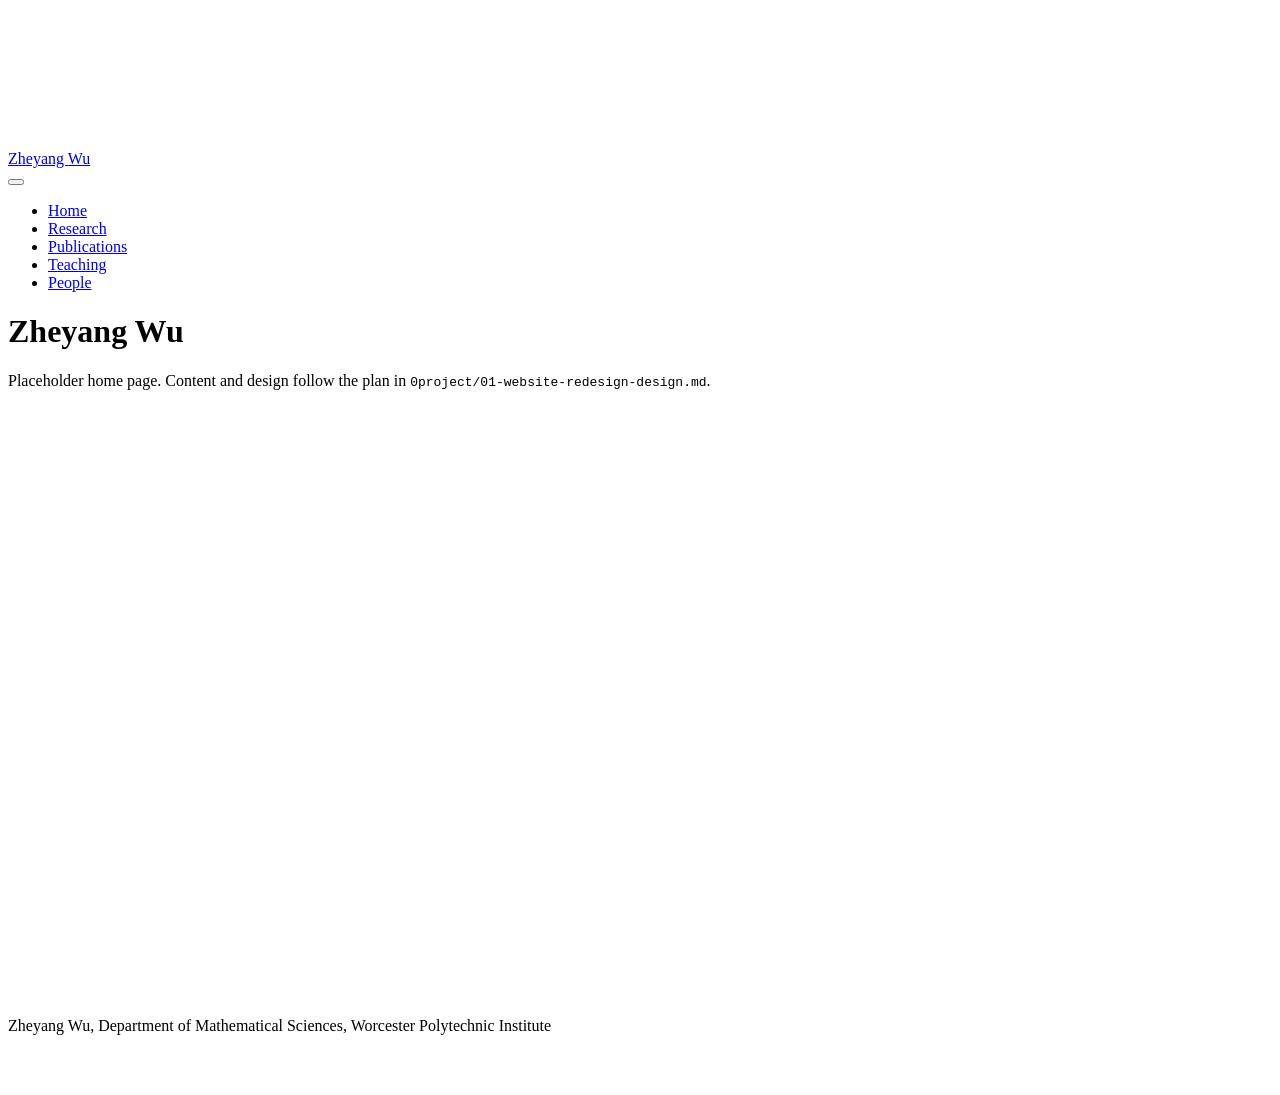
==== index.html @ 93b4e308 "Publish 2026-09-14 21:54 from source e209805" ====
<!DOCTYPE html>
<html xmlns="http://www.w3.org/1999/xhtml" lang="en" xml:lang="en"><head>

<meta charset="utf-8">
<meta name="generator" content="quarto-1.10.18">

<meta name="viewport" content="width=device-width, initial-scale=1.0, user-scalable=yes">


<title>Zheyang Wu</title>
<style>
/* Default styles provided by pandoc.
** See https://pandoc.org/MANUAL.html#variables-for-html for config info.
*/
span.smallcaps{font-variant: small-caps;}
div.columns{display: flex; gap: 1.5em;}
div.column{flex: auto;}
@media screen {
div.columns{gap: min(4vw, 1.5em);}
div.column{overflow-x: auto;}
}
div.hanging-indent{margin-left: 1.5em; text-indent: -1.5em;}
ul.task-list{list-style: none;}
ul.task-list li input[type="checkbox"] {
  width: 0.8em;
  margin: 0 0.8em 0.2em -1em; /* quarto-specific, see https://github.com/quarto-dev/quarto-cli/issues/4556 */ 
  vertical-align: middle;
}
</style>


<script src="site_libs/quarto-nav/quarto-nav.js"></script>
<script src="site_libs/quarto-nav/headroom.min.js"></script>
<script src="site_libs/clipboard/clipboard.min.js"></script>
<script src="site_libs/quarto-search/autocomplete.umd.js"></script>
<script src="site_libs/quarto-search/fuse.min.js"></script>
<script src="site_libs/quarto-search/quarto-search.js"></script>
<meta name="quarto:offset" content="./">
<script src="site_libs/quarto-html/quarto.js" type="module"></script>
<script src="site_libs/quarto-html/tabsets/tabsets.js" type="module"></script>
<script src="site_libs/quarto-html/popper.min.js"></script>
<script src="site_libs/quarto-html/tippy.umd.min.js"></script>
<script src="site_libs/quarto-html/anchor.min.js"></script>
<link href="site_libs/quarto-html/tippy.css" rel="stylesheet">
<link href="site_libs/quarto-html/quarto-syntax-highlighting-64a204ab8560d761af7679ceaba22944.css" rel="stylesheet" id="quarto-text-highlighting-styles">
<script src="site_libs/bootstrap/bootstrap.min.js"></script>
<link href="site_libs/bootstrap/bootstrap-icons.css" rel="stylesheet">
<link href="site_libs/bootstrap/bootstrap-445b8638c3d06994fee0907d791121c4.min.css" rel="stylesheet" append-hash="true" id="quarto-bootstrap" data-mode="light">
<script id="quarto-search-options" type="application/json">{
  "location": "navbar",
  "copy-button": false,
  "collapse-after": 3,
  "panel-placement": "end",
  "type": "overlay",
  "limit": 50,
  "keyboard-shortcut": [
    "f",
    "/",
    "s"
  ],
  "show-item-context": false,
  "language": {
    "search-no-results-text": "No results",
    "search-matching-documents-text": "matching documents",
    "search-copy-link-title": "Copy link to search",
    "search-hide-matches-text": "Hide additional matches",
    "search-more-match-text": "more match in this document",
    "search-more-matches-text": "more matches in this document",
    "search-clear-button-title": "Clear",
    "search-text-placeholder": "",
    "search-detached-cancel-button-title": "Cancel",
    "search-submit-button-title": "Submit",
    "search-label": "Search"
  }
}</script>


</head>

<body class="nav-fixed fullcontent quarto-light">

<div id="quarto-search-results"></div>
  <header id="quarto-header" class="headroom fixed-top">
    <nav class="navbar navbar-expand-lg " data-bs-theme="dark">
      <div class="navbar-container container-fluid">
      <div class="navbar-brand-container mx-auto">
    <a class="navbar-brand" href="./index.html">
    <span class="navbar-title">Zheyang Wu</span>
    </a>
  </div>
            <div id="quarto-search" class="" title="Search"></div>
          <button class="navbar-toggler" type="button" data-bs-toggle="collapse" data-bs-target="#navbarCollapse" aria-controls="navbarCollapse" role="menu" aria-expanded="false" aria-label="Toggle navigation" onclick="if (window.quartoToggleHeadroom) { window.quartoToggleHeadroom(); }">
  <span class="navbar-toggler-icon"></span>
</button>
          <div class="collapse navbar-collapse" id="navbarCollapse">
            <ul class="navbar-nav navbar-nav-scroll me-auto">
  <li class="nav-item">
    <a class="nav-link active" href="./index.html" aria-current="page"> 
<span class="menu-text">Home</span></a>
  </li>  
  <li class="nav-item">
    <a class="nav-link" href="./research/index.html"> 
<span class="menu-text">Research</span></a>
  </li>  
  <li class="nav-item">
    <a class="nav-link" href="./publications/index.html"> 
<span class="menu-text">Publications</span></a>
  </li>  
  <li class="nav-item">
    <a class="nav-link" href="./teaching/index.html"> 
<span class="menu-text">Teaching</span></a>
  </li>  
  <li class="nav-item">
    <a class="nav-link" href="./people/index.html"> 
<span class="menu-text">People</span></a>
  </li>  
</ul>
          </div> <!-- /navcollapse -->
            <div class="quarto-navbar-tools">
</div>
      </div> <!-- /container-fluid -->
    </nav>
</header>
<!-- content -->
<div id="quarto-content" class="quarto-container page-columns page-rows-contents page-layout-article page-navbar">
<!-- sidebar -->
<!-- margin-sidebar -->
    
<!-- main -->
<main class="content" id="quarto-document-content">

<header id="title-block-header" class="quarto-title-block default">
<div class="quarto-title">
<h1 class="title">Zheyang Wu</h1>
</div>



<div class="quarto-title-meta">

    
  
    
  </div>
  


</header>


<p>Placeholder home page. Content and design follow the plan in <code>0project/01-website-redesign-design.md</code>.</p>



</main> <!-- /main -->
<script id="quarto-html-after-body" type="application/javascript">
  window.document.addEventListener("DOMContentLoaded", function (event) {
    const icon = "";
    const anchorJS = new window.AnchorJS();
    anchorJS.options = {
      placement: 'right',
      icon: icon
    };
    anchorJS.add('.anchored');
    const isCodeAnnotation = (el) => {
      for (const clz of el.classList) {
        if (clz.startsWith('code-annotation-')) {                     
          return true;
        }
      }
      return false;
    }
    const onCopySuccess = function(e) {
      // button target
      const button = e.trigger;
      // don't keep focus
      button.blur();
      // flash "checked"
      button.classList.add('code-copy-button-checked');
      var currentTitle = button.getAttribute("title");
      button.setAttribute("title", "Copied!");
      let tooltip;
      if (window.bootstrap) {
        button.setAttribute("data-bs-toggle", "tooltip");
        button.setAttribute("data-bs-placement", "left");
        button.setAttribute("data-bs-title", "Copied!");
        tooltip = new bootstrap.Tooltip(button, 
          { trigger: "manual", 
            customClass: "code-copy-button-tooltip",
            offset: [0, -8]});
        tooltip.show();    
      }
      setTimeout(function() {
        if (tooltip) {
          tooltip.hide();
          button.removeAttribute("data-bs-title");
          button.removeAttribute("data-bs-toggle");
          button.removeAttribute("data-bs-placement");
        }
        button.setAttribute("title", currentTitle);
        button.classList.remove('code-copy-button-checked');
      }, 1000);
      // clear code selection
      e.clearSelection();
    }
    const getTextToCopy = function(trigger) {
      const outerScaffold = trigger.parentElement.cloneNode(true);
      const codeEl = outerScaffold.querySelector('code');
      for (const childEl of codeEl.children) {
        if (isCodeAnnotation(childEl)) {
          childEl.remove();
        }
      }
      return codeEl.innerText;
    }
    const clipboard = new window.ClipboardJS('.code-copy-button:not([data-in-quarto-modal])', {
      text: getTextToCopy
    });
    clipboard.on('success', onCopySuccess);
    if (window.document.getElementById('quarto-embedded-source-code-modal')) {
      const clipboardModal = new window.ClipboardJS('.code-copy-button[data-in-quarto-modal]', {
        text: getTextToCopy,
        container: window.document.getElementById('quarto-embedded-source-code-modal')
      });
      clipboardModal.on('success', onCopySuccess);
    }
      var localhostRegex = new RegExp(/^(?:http|https):\/\/localhost\:?[0-9]*\//);
      var mailtoRegex = new RegExp(/^mailto:/);
        var filterRegex = new RegExp("https:\/\/zheyangw\.github\.io");
      var isInternal = (href) => {
          return filterRegex.test(href) || localhostRegex.test(href) || mailtoRegex.test(href);
      }
      // Inspect non-navigation links and adorn them if external
     var links = window.document.querySelectorAll('a[href]:not(.nav-link):not(.navbar-brand):not(.toc-action):not(.sidebar-link):not(.sidebar-item-toggle):not(.pagination-link):not(.no-external):not([aria-hidden]):not(.dropdown-item):not(.quarto-navigation-tool):not(.about-link)');
      for (var i=0; i<links.length; i++) {
        const link = links[i];
        if (!isInternal(link.href)) {
          // undo the damage that might have been done by quarto-nav.js in the case of
          // links that we want to consider external
          if (link.dataset.originalHref !== undefined) {
            link.href = link.dataset.originalHref;
          }
        }
      }
    function tippyHover(el, contentFn, onTriggerFn, onUntriggerFn) {
      const config = {
        allowHTML: true,
        maxWidth: 500,
        delay: 100,
        arrow: false,
        appendTo: function(el) {
            return el.parentElement;
        },
        interactive: true,
        interactiveBorder: 10,
        theme: 'quarto',
        placement: 'bottom-start',
      };
      if (contentFn) {
        config.content = contentFn;
      }
      if (onTriggerFn) {
        config.onTrigger = onTriggerFn;
      }
      if (onUntriggerFn) {
        config.onUntrigger = onUntriggerFn;
      }
      window.tippy(el, config); 
    }
    const noterefs = window.document.querySelectorAll('a[role="doc-noteref"]');
    for (var i=0; i<noterefs.length; i++) {
      const ref = noterefs[i];
      tippyHover(ref, function() {
        // use id or data attribute instead here
        let href = ref.getAttribute('data-footnote-href') || ref.getAttribute('href');
        try { href = new URL(href).hash; } catch {}
        const id = href.replace(/^#\/?/, "");
        const note = window.document.getElementById(id);
        if (note) {
          return note.innerHTML;
        } else {
          return "";
        }
      });
    }
    const xrefs = window.document.querySelectorAll('a.quarto-xref');
    const processXRef = (id, note) => {
      // Strip column container classes
      const stripColumnClz = (el) => {
        el.classList.remove("page-full", "page-columns");
        if (el.children) {
          for (const child of el.children) {
            stripColumnClz(child);
          }
        }
      }
      stripColumnClz(note)
      if (id === null || id.startsWith('sec-')) {
        // Special case sections, only their first couple elements
        const container = document.createElement("div");
        if (note.children && note.children.length > 2) {
          container.appendChild(note.children[0].cloneNode(true));
          for (let i = 1; i < note.children.length; i++) {
            const child = note.children[i];
            if (child.tagName === "P" && child.innerText === "") {
              continue;
            } else {
              container.appendChild(child.cloneNode(true));
              break;
            }
          }
          if (window.Quarto?.typesetMath) {
            window.Quarto.typesetMath(container);
          }
          return container.innerHTML
        } else {
          if (window.Quarto?.typesetMath) {
            window.Quarto.typesetMath(note);
          }
          return note.innerHTML;
        }
      } else {
        // Remove any anchor links if they are present
        const anchorLink = note.querySelector('a.anchorjs-link');
        if (anchorLink) {
          anchorLink.remove();
        }
        if (window.Quarto?.typesetMath) {
          window.Quarto.typesetMath(note);
        }
        if (note.classList.contains("callout")) {
          return note.outerHTML;
        } else {
          return note.innerHTML;
        }
      }
    }
    for (var i=0; i<xrefs.length; i++) {
      const xref = xrefs[i];
      tippyHover(xref, undefined, function(instance) {
        instance.disable();
        let url = xref.getAttribute('href');
        let hash = undefined; 
        if (url.startsWith('#')) {
          hash = url;
        } else {
          try { hash = new URL(url).hash; } catch {}
        }
        if (hash) {
          const id = hash.replace(/^#\/?/, "");
          const note = window.document.getElementById(id);
          if (note !== null) {
            try {
              const html = processXRef(id, note.cloneNode(true));
              instance.setContent(html);
            } finally {
              instance.enable();
              instance.show();
            }
          } else {
            // See if we can fetch this
            fetch(url.split('#')[0])
            .then(res => res.text())
            .then(html => {
              const parser = new DOMParser();
              const htmlDoc = parser.parseFromString(html, "text/html");
              const note = htmlDoc.getElementById(id);
              if (note !== null) {
                const html = processXRef(id, note);
                instance.setContent(html);
              } 
            }).finally(() => {
              instance.enable();
              instance.show();
            });
          }
        } else {
          // See if we can fetch a full url (with no hash to target)
          // This is a special case and we should probably do some content thinning / targeting
          fetch(url)
          .then(res => res.text())
          .then(html => {
            const parser = new DOMParser();
            const htmlDoc = parser.parseFromString(html, "text/html");
            const note = htmlDoc.querySelector('main.content');
            if (note !== null) {
              // This should only happen for chapter cross references
              // (since there is no id in the URL)
              // remove the first header
              if (note.children.length > 0 && note.children[0].tagName === "HEADER") {
                note.children[0].remove();
              }
              const html = processXRef(null, note);
              instance.setContent(html);
            } 
          }).finally(() => {
            instance.enable();
            instance.show();
          });
        }
      }, function(instance) {
      });
    }
        let selectedAnnoteEl;
        const selectorForAnnotation = ( cell, annotation) => {
          let cellAttr = 'data-code-cell="' + cell + '"';
          let lineAttr = 'data-code-annotation="' +  annotation + '"';
          const selector = 'span[' + cellAttr + '][' + lineAttr + ']';
          return selector;
        }
        const selectCodeLines = (annoteEl) => {
          const doc = window.document;
          const targetCell = annoteEl.getAttribute("data-target-cell");
          const targetAnnotation = annoteEl.getAttribute("data-target-annotation");
          const annoteSpan = window.document.querySelector(selectorForAnnotation(targetCell, targetAnnotation));
          const lines = annoteSpan.getAttribute("data-code-lines").split(",");
          const lineIds = lines.map((line) => {
            return targetCell + "-" + line;
          })
          let top = null;
          let height = null;
          let parent = null;
          if (lineIds.length > 0) {
              //compute the position of the single el (top and bottom and make a div)
              const el = window.document.getElementById(lineIds[0]);
              top = el.offsetTop;
              height = el.offsetHeight;
              parent = el.parentElement.parentElement;
            if (lineIds.length > 1) {
              const lastEl = window.document.getElementById(lineIds[lineIds.length - 1]);
              const bottom = lastEl.offsetTop + lastEl.offsetHeight;
              height = bottom - top;
            }
            if (top !== null && height !== null && parent !== null) {
              // cook up a div (if necessary) and position it 
              let div = window.document.getElementById("code-annotation-line-highlight");
              if (div === null) {
                div = window.document.createElement("div");
                div.setAttribute("id", "code-annotation-line-highlight");
                div.style.position = 'absolute';
                parent.appendChild(div);
              }
              div.style.top = top - 2 + "px";
              div.style.height = height + 4 + "px";
              div.style.left = 0;
              let gutterDiv = window.document.getElementById("code-annotation-line-highlight-gutter");
              if (gutterDiv === null) {
                gutterDiv = window.document.createElement("div");
                gutterDiv.setAttribute("id", "code-annotation-line-highlight-gutter");
                gutterDiv.style.position = 'absolute';
                const codeCell = window.document.getElementById(targetCell);
                const gutter = codeCell.querySelector('.code-annotation-gutter');
                gutter.appendChild(gutterDiv);
              }
              gutterDiv.style.top = top - 2 + "px";
              gutterDiv.style.height = height + 4 + "px";
            }
            selectedAnnoteEl = annoteEl;
          }
        };
        const unselectCodeLines = () => {
          const elementsIds = ["code-annotation-line-highlight", "code-annotation-line-highlight-gutter"];
          elementsIds.forEach((elId) => {
            const div = window.document.getElementById(elId);
            if (div) {
              div.remove();
            }
          });
          selectedAnnoteEl = undefined;
        };
          // Handle positioning of the toggle
      window.addEventListener(
        "resize",
        throttle(() => {
          elRect = undefined;
          if (selectedAnnoteEl) {
            selectCodeLines(selectedAnnoteEl);
          }
        }, 10)
      );
      function throttle(fn, ms) {
      let throttle = false;
      let timer;
        return (...args) => {
          if(!throttle) { // first call gets through
              fn.apply(this, args);
              throttle = true;
          } else { // all the others get throttled
              if(timer) clearTimeout(timer); // cancel #2
              timer = setTimeout(() => {
                fn.apply(this, args);
                timer = throttle = false;
              }, ms);
          }
        };
      }
        // Attach click handler to the DT
        const annoteDls = window.document.querySelectorAll('dt[data-target-cell]');
        for (const annoteDlNode of annoteDls) {
          annoteDlNode.addEventListener('click', (event) => {
            const clickedEl = event.target;
            if (clickedEl !== selectedAnnoteEl) {
              unselectCodeLines();
              const activeEl = window.document.querySelector('dt[data-target-cell].code-annotation-active');
              if (activeEl) {
                activeEl.classList.remove('code-annotation-active');
              }
              selectCodeLines(clickedEl);
              clickedEl.classList.add('code-annotation-active');
            } else {
              // Unselect the line
              unselectCodeLines();
              clickedEl.classList.remove('code-annotation-active');
            }
          });
        }
    const findCites = (el) => {
      const parentEl = el.parentElement;
      if (parentEl) {
        const cites = parentEl.dataset.cites;
        if (cites) {
          return {
            el,
            cites: cites.split(' ')
          };
        } else {
          return findCites(el.parentElement)
        }
      } else {
        return undefined;
      }
    };
    var bibliorefs = window.document.querySelectorAll('a[role="doc-biblioref"]');
    for (var i=0; i<bibliorefs.length; i++) {
      const ref = bibliorefs[i];
      const citeInfo = findCites(ref);
      if (citeInfo) {
        tippyHover(citeInfo.el, function() {
          var popup = window.document.createElement('div');
          citeInfo.cites.forEach(function(cite) {
            var citeDiv = window.document.createElement('div');
            citeDiv.classList.add('hanging-indent');
            citeDiv.classList.add('csl-entry');
            var biblioDiv = window.document.getElementById('ref-' + cite);
            if (biblioDiv) {
              citeDiv.innerHTML = biblioDiv.innerHTML;
            }
            popup.appendChild(citeDiv);
          });
          return popup.innerHTML;
        });
      }
    }
  });
  </script>
</div> <!-- /content -->
<footer class="footer">
  <div class="nav-footer">
    <div class="nav-footer-left">
<p>Zheyang Wu, Department of Mathematical Sciences, Worcester Polytechnic Institute</p>
</div>   
    <div class="nav-footer-center">
      &nbsp;
    </div>
    <div class="nav-footer-right">
      &nbsp;
    </div>
  </div>
</footer>




</body></html>
---- site_libs/quarto-html/tippy.css ----
.tippy-box[data-animation=fade][data-state=hidden]{opacity:0}[data-tippy-root]{max-width:calc(100vw - 10px)}.tippy-box{position:relative;background-color:#333;color:#fff;border-radius:4px;font-size:14px;line-height:1.4;white-space:normal;outline:0;transition-property:transform,visibility,opacity}.tippy-box[data-placement^=top]>.tippy-arrow{bottom:0}.tippy-box[data-placement^=top]>.tippy-arrow:before{bottom:-7px;left:0;border-width:8px 8px 0;border-top-color:initial;transform-origin:center top}.tippy-box[data-placement^=bottom]>.tippy-arrow{top:0}.tippy-box[data-placement^=bottom]>.tippy-arrow:before{top:-7px;left:0;border-width:0 8px 8px;border-bottom-color:initial;transform-origin:center bottom}.tippy-box[data-placement^=left]>.tippy-arrow{right:0}.tippy-box[data-placement^=left]>.tippy-arrow:before{border-width:8px 0 8px 8px;border-left-color:initial;right:-7px;transform-origin:center left}.tippy-box[data-placement^=right]>.tippy-arrow{left:0}.tippy-box[data-placement^=right]>.tippy-arrow:before{left:-7px;border-width:8px 8px 8px 0;border-right-color:initial;transform-origin:center right}.tippy-box[data-inertia][data-state=visible]{transition-timing-function:cubic-bezier(.54,1.5,.38,1.11)}.tippy-arrow{width:16px;height:16px;color:#333}.tippy-arrow:before{content:"";position:absolute;border-color:transparent;border-style:solid}.tippy-content{position:relative;padding:5px 9px;z-index:1}
---- site_libs/quarto-html/quarto-syntax-highlighting-64a204ab8560d761af7679ceaba22944.css ----
/* quarto syntax highlight colors */
:root {
  --quarto-hl-ot-color: #003B4F;
  --quarto-hl-at-color: #657422;
  --quarto-hl-ss-color: #20794D;
  --quarto-hl-an-color: #5E5E5E;
  --quarto-hl-fu-color: #4758AB;
  --quarto-hl-st-color: #20794D;
  --quarto-hl-cf-color: #003B4F;
  --quarto-hl-op-color: #5E5E5E;
  --quarto-hl-er-color: #AD0000;
  --quarto-hl-bn-color: #AD0000;
  --quarto-hl-al-color: #AD0000;
  --quarto-hl-va-color: #111111;
  --quarto-hl-bu-color: inherit;
  --quarto-hl-ex-color: inherit;
  --quarto-hl-pp-color: #AD0000;
  --quarto-hl-in-color: #5E5E5E;
  --quarto-hl-vs-color: #20794D;
  --quarto-hl-wa-color: #5E5E5E;
  --quarto-hl-do-color: #5E5E5E;
  --quarto-hl-im-color: #00769E;
  --quarto-hl-ch-color: #20794D;
  --quarto-hl-dt-color: #AD0000;
  --quarto-hl-fl-color: #AD0000;
  --quarto-hl-co-color: #5E5E5E;
  --quarto-hl-cv-color: #5E5E5E;
  --quarto-hl-cn-color: #8f5902;
  --quarto-hl-sc-color: #5E5E5E;
  --quarto-hl-dv-color: #AD0000;
  --quarto-hl-kw-color: #003B4F;
}

/* other quarto variables */
:root {
  --quarto-font-monospace: SFMono-Regular, Menlo, Monaco, Consolas, "Liberation Mono", "Courier New", monospace;
}

/* syntax highlight based on Pandoc's rules */
pre > code.sourceCode > span {
  color: #003B4F;
}

code.sourceCode > span {
  color: #003B4F;
}

div.sourceCode,
div.sourceCode pre.sourceCode {
  color: #003B4F;
}

/* Normal */
code span {
  color: #003B4F;
}

/* Alert */
code span.al {
  color: #AD0000;
  font-style: inherit;
}

/* Annotation */
code span.an {
  color: #5E5E5E;
  font-style: inherit;
}

/* Attribute */
code span.at {
  color: #657422;
  font-style: inherit;
}

/* BaseN */
code span.bn {
  color: #AD0000;
  font-style: inherit;
}

/* BuiltIn */
code span.bu {
  font-style: inherit;
}

/* ControlFlow */
code span.cf {
  color: #003B4F;
  font-weight: bold;
  font-style: inherit;
}

/* Char */
code span.ch {
  color: #20794D;
  font-style: inherit;
}

/* Constant */
code span.cn {
  color: #8f5902;
  font-style: inherit;
}

/* Comment */
code span.co {
  color: #5E5E5E;
  font-style: inherit;
}

/* CommentVar */
code span.cv {
  color: #5E5E5E;
  font-style: italic;
}

/* Documentation */
code span.do {
  color: #5E5E5E;
  font-style: italic;
}

/* DataType */
code span.dt {
  color: #AD0000;
  font-style: inherit;
}

/* DecVal */
code span.dv {
  color: #AD0000;
  font-style: inherit;
}

/* Error */
code span.er {
  color: #AD0000;
  font-style: inherit;
}

/* Extension */
code span.ex {
  font-style: inherit;
}

/* Float */
code span.fl {
  color: #AD0000;
  font-style: inherit;
}

/* Function */
code span.fu {
  color: #4758AB;
  font-style: inherit;
}

/* Import */
code span.im {
  color: #00769E;
  font-style: inherit;
}

/* Information */
code span.in {
  color: #5E5E5E;
  font-style: inherit;
}

/* Keyword */
code span.kw {
  color: #003B4F;
  font-weight: bold;
  font-style: inherit;
}

/* Operator */
code span.op {
  color: #5E5E5E;
  font-style: inherit;
}

/* Other */
code span.ot {
  color: #003B4F;
  font-style: inherit;
}

/* Preprocessor */
code span.pp {
  color: #AD0000;
  font-style: inherit;
}

/* SpecialChar */
code span.sc {
  color: #5E5E5E;
  font-style: inherit;
}

/* SpecialString */
code span.ss {
  color: #20794D;
  font-style: inherit;
}

/* String */
code span.st {
  color: #20794D;
  font-style: inherit;
}

/* Variable */
code span.va {
  color: #111111;
  font-style: inherit;
}

/* VerbatimString */
code span.vs {
  color: #20794D;
  font-style: inherit;
}

/* Warning */
code span.wa {
  color: #5E5E5E;
  font-style: italic;
}

.prevent-inlining {
  content: "</";
}

/*# sourceMappingURL=9d8d5bb603a83b8298b89080a598c93b.css.map */
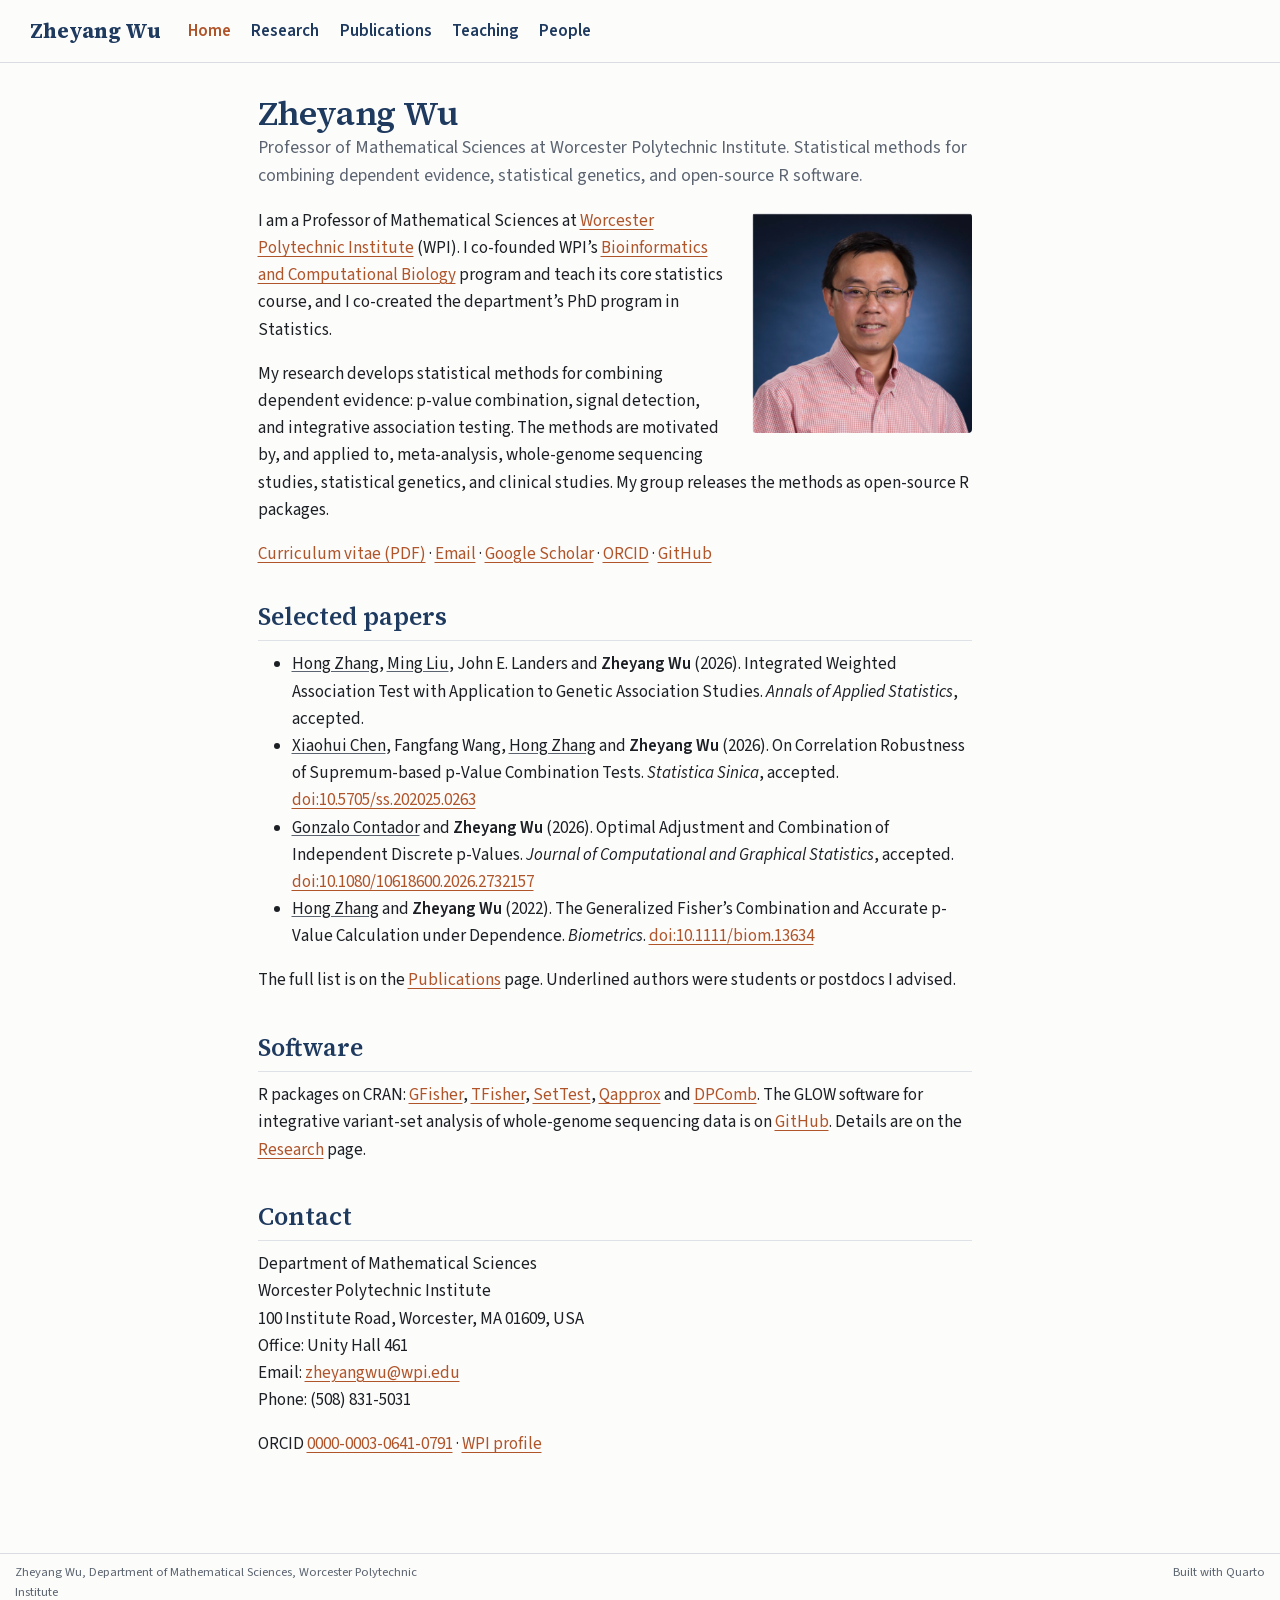
==== commit 50b152b3: "Publish 2026-09-15 18:59 from source 8c9f328" ====
--- a/index.html
+++ b/index.html
@@ -6,6 +6,7 @@
 
 <meta name="viewport" content="width=device-width, initial-scale=1.0, user-scalable=yes">
 
+<meta name="description" content="Professor of Mathematical Sciences at Worcester Polytechnic Institute. Statistical methods for combining dependent evidence, statistical genetics, and open-source R software.">
 
 <title>Zheyang Wu</title>
 <style>
@@ -31,11 +32,8 @@
 
 <script src="site_libs/quarto-nav/quarto-nav.js"></script>
 <script src="site_libs/quarto-nav/headroom.min.js"></script>
+<link href="./assets/images/favicon.svg" rel="icon" type="image/svg+xml">
 <script src="site_libs/clipboard/clipboard.min.js"></script>
-<script src="site_libs/quarto-search/autocomplete.umd.js"></script>
-<script src="site_libs/quarto-search/fuse.min.js"></script>
-<script src="site_libs/quarto-search/quarto-search.js"></script>
-<meta name="quarto:offset" content="./">
 <script src="site_libs/quarto-html/quarto.js" type="module"></script>
 <script src="site_libs/quarto-html/tabsets/tabsets.js" type="module"></script>
 <script src="site_libs/quarto-html/popper.min.js"></script>
@@ -45,20 +43,8 @@
 <link href="site_libs/quarto-html/quarto-syntax-highlighting-64a204ab8560d761af7679ceaba22944.css" rel="stylesheet" id="quarto-text-highlighting-styles">
 <script src="site_libs/bootstrap/bootstrap.min.js"></script>
 <link href="site_libs/bootstrap/bootstrap-icons.css" rel="stylesheet">
-<link href="site_libs/bootstrap/bootstrap-445b8638c3d06994fee0907d791121c4.min.css" rel="stylesheet" append-hash="true" id="quarto-bootstrap" data-mode="light">
+<link href="site_libs/bootstrap/bootstrap-f04406aa7b650c23fd888a18e5195ace.min.css" rel="stylesheet" append-hash="true" id="quarto-bootstrap" data-mode="light">
 <script id="quarto-search-options" type="application/json">{
-  "location": "navbar",
-  "copy-button": false,
-  "collapse-after": 3,
-  "panel-placement": "end",
-  "type": "overlay",
-  "limit": 50,
-  "keyboard-shortcut": [
-    "f",
-    "/",
-    "s"
-  ],
-  "show-item-context": false,
   "language": {
     "search-no-results-text": "No results",
     "search-matching-documents-text": "matching documents",
@@ -73,8 +59,10 @@
     "search-label": "Search"
   }
 }</script>
-
-
+<meta name="author" content="Zheyang Wu">
+
+
+<link rel="canonical" href="https://www.zheyangwu.org/">
 </head>
 
 <body class="nav-fixed fullcontent quarto-light">
@@ -88,7 +76,6 @@
     <span class="navbar-title">Zheyang Wu</span>
     </a>
   </div>
-            <div id="quarto-search" class="" title="Search"></div>
           <button class="navbar-toggler" type="button" data-bs-toggle="collapse" data-bs-target="#navbarCollapse" aria-controls="navbarCollapse" role="menu" aria-expanded="false" aria-label="Toggle navigation" onclick="if (window.quartoToggleHeadroom) { window.quartoToggleHeadroom(); }">
   <span class="navbar-toggler-icon"></span>
 </button>
@@ -134,6 +121,11 @@
 <h1 class="title">Zheyang Wu</h1>
 </div>
 
+<div>
+  <div class="description">
+    Professor of Mathematical Sciences at Worcester Polytechnic Institute. Statistical methods for combining dependent evidence, statistical genetics, and open-source R software.
+  </div>
+</div>
 
 
 <div class="quarto-title-meta">
@@ -148,9 +140,36 @@
 </header>
 
 
-<p>Placeholder home page. Content and design follow the plan in <code>0project/01-website-redesign-design.md</code>.</p>
-
-
+<p><img src="assets/images/zheyang-wu.jpg" class="portrait img-fluid" alt="Portrait of Zheyang Wu"></p>
+<p>I am a Professor of Mathematical Sciences at <a href="https://www.wpi.edu">Worcester Polytechnic Institute</a> (WPI). I co-founded WPI’s <a href="https://www.wpi.edu/academics/departments/bioinformatics-computational-biology">Bioinformatics and Computational Biology</a> program and teach its core statistics course, and I co-created the department’s PhD program in Statistics.</p>
+<p>My research develops statistical methods for combining dependent evidence: p-value combination, signal detection, and integrative association testing. The methods are motivated by, and applied to, meta-analysis, whole-genome sequencing studies, statistical genetics, and clinical studies. My group releases the methods as open-source R packages.</p>
+<p><a href="assets/files/CV_Wu.pdf">Curriculum vitae (PDF)</a> · <a href="mailto:zheyangwu@wpi.edu">Email</a> · <a href="https://scholar.google.com/citations?user=ASDTB8kAAAAJ">Google Scholar</a> · <a href="https://orcid.org/0000-0003-0641-0791">ORCID</a> · <a href="https://github.com/ZWuLab">GitHub</a></p>
+<section id="selected-papers" class="level2">
+<h2 class="anchored" data-anchor-id="selected-papers">Selected papers</h2>
+<ul>
+<li><u>Hong Zhang</u>, <u>Ming Liu</u>, John E. Landers and <strong>Zheyang Wu</strong> (2026). Integrated Weighted Association Test with Application to Genetic Association Studies. <em>Annals of Applied Statistics</em>, accepted.</li>
+<li><u>Xiaohui Chen</u>, Fangfang Wang, <u>Hong Zhang</u> and <strong>Zheyang Wu</strong> (2026). On Correlation Robustness of Supremum-based p-Value Combination Tests. <em>Statistica Sinica</em>, accepted. <a href="https://doi.org/10.5705/ss.202025.0263">doi:10.5705/ss.202025.0263</a></li>
+<li><u>Gonzalo Contador</u> and <strong>Zheyang Wu</strong> (2026). Optimal Adjustment and Combination of Independent Discrete p-Values. <em>Journal of Computational and Graphical Statistics</em>, accepted. <a href="https://doi.org/10.1080/10618600.2026.2732157">doi:10.1080/10618600.2026.2732157</a></li>
+<li><u>Hong Zhang</u> and <strong>Zheyang Wu</strong> (2022). The Generalized Fisher’s Combination and Accurate p-Value Calculation under Dependence. <em>Biometrics</em>. <a href="https://doi.org/10.1111/biom.13634">doi:10.1111/biom.13634</a></li>
+</ul>
+<p>The full list is on the <a href="./publications/index.html">Publications</a> page. Underlined authors were students or postdocs I advised.</p>
+</section>
+<section id="software" class="level2">
+<h2 class="anchored" data-anchor-id="software">Software</h2>
+<p>R packages on CRAN: <a href="https://CRAN.R-project.org/package=GFisher">GFisher</a>, <a href="https://CRAN.R-project.org/package=TFisher">TFisher</a>, <a href="https://CRAN.R-project.org/package=SetTest">SetTest</a>, <a href="https://CRAN.R-project.org/package=Qapprox">Qapprox</a> and <a href="https://CRAN.R-project.org/package=DPComb">DPComb</a>. The GLOW software for integrative variant-set analysis of whole-genome sequencing data is on <a href="https://github.com/ZWuLab">GitHub</a>. Details are on the <a href="./research/index.html">Research</a> page.</p>
+</section>
+<section id="contact" class="level2">
+<h2 class="anchored" data-anchor-id="contact">Contact</h2>
+<p>Department of Mathematical Sciences<br>
+Worcester Polytechnic Institute<br>
+100 Institute Road, Worcester, MA 01609, USA<br>
+Office: Unity Hall 461<br>
+Email: <a href="mailto:zheyangwu@wpi.edu">zheyangwu@wpi.edu</a><br>
+Phone: (508) 831-5031</p>
+<p>ORCID <a href="https://orcid.org/0000-0003-0641-0791">0000-0003-0641-0791</a> · <a href="https://www.wpi.edu/people/faculty/zheyangwu">WPI profile</a></p>
+
+
+</section>
 
 </main> <!-- /main -->
 <script id="quarto-html-after-body" type="application/javascript">
@@ -226,7 +245,7 @@
     }
       var localhostRegex = new RegExp(/^(?:http|https):\/\/localhost\:?[0-9]*\//);
       var mailtoRegex = new RegExp(/^mailto:/);
-        var filterRegex = new RegExp("https:\/\/zheyangw\.github\.io");
+        var filterRegex = new RegExp("https:\/\/www\.zheyangwu\.org");
       var isInternal = (href) => {
           return filterRegex.test(href) || localhostRegex.test(href) || mailtoRegex.test(href);
       }
@@ -563,10 +582,11 @@
       &nbsp;
     </div>
     <div class="nav-footer-right">
-      &nbsp;
-    </div>
+<p>Built with Quarto</p>
+</div>
   </div>
 </footer>
+<script>document.querySelectorAll('button.navbar-toggler[role="menu"]').forEach(function (b) { b.removeAttribute('role'); });</script>
 
 
 
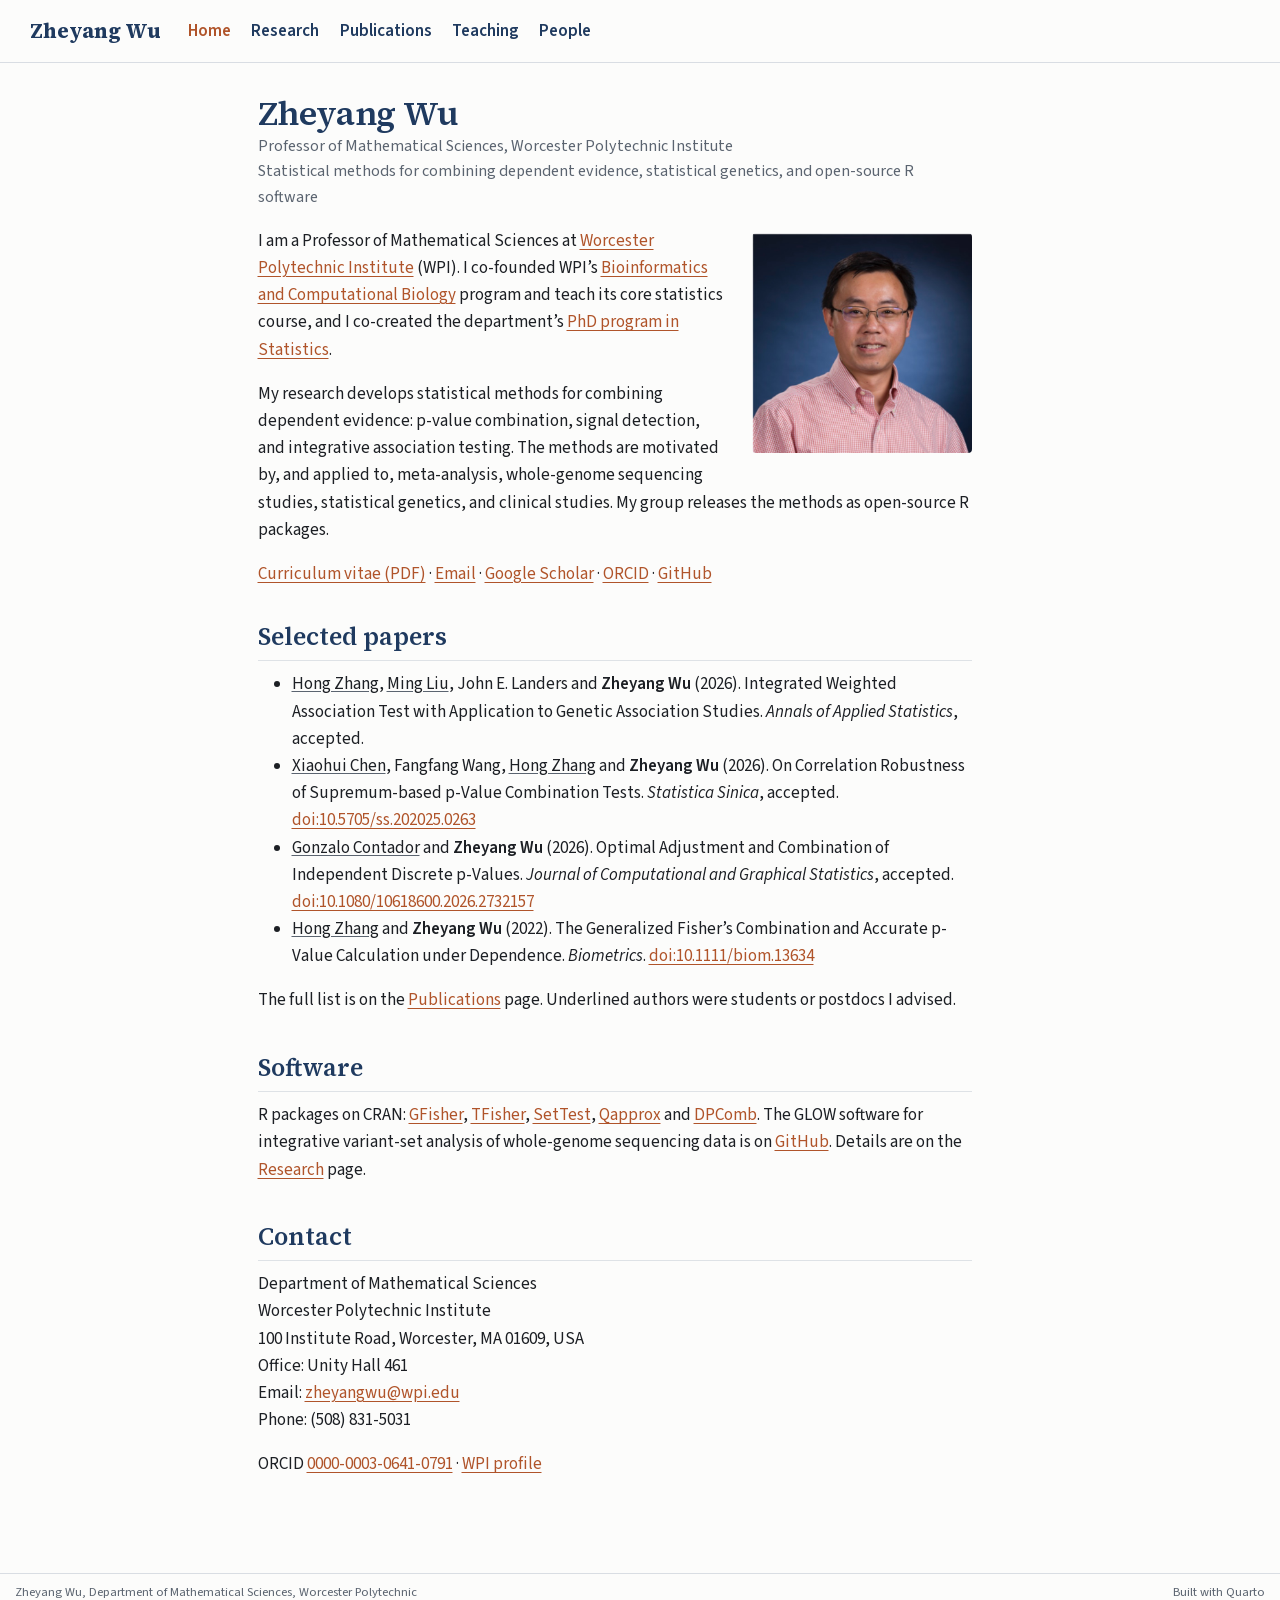
==== commit 3b869973: "Publish 2026-09-15 21:45 from source 0962697" ====
--- a/index.html
+++ b/index.html
@@ -6,7 +6,7 @@
 
 <meta name="viewport" content="width=device-width, initial-scale=1.0, user-scalable=yes">
 
-<meta name="description" content="Professor of Mathematical Sciences at Worcester Polytechnic Institute. Statistical methods for combining dependent evidence, statistical genetics, and open-source R software.">
+<meta name="description" content="Professor of Mathematical Sciences, Worcester Polytechnic Institute  Statistical methods for combining dependent evidence, statistical genetics, and open-source R software">
 
 <title>Zheyang Wu</title>
 <style>
@@ -123,7 +123,7 @@
 
 <div>
   <div class="description">
-    Professor of Mathematical Sciences at Worcester Polytechnic Institute. Statistical methods for combining dependent evidence, statistical genetics, and open-source R software.
+    <p>Professor of Mathematical Sciences, Worcester Polytechnic Institute<br> Statistical methods for combining dependent evidence, statistical genetics, and open-source R software</p>
   </div>
 </div>
 
@@ -141,7 +141,7 @@
 
 
 <p><img src="assets/images/zheyang-wu.jpg" class="portrait img-fluid" alt="Portrait of Zheyang Wu"></p>
-<p>I am a Professor of Mathematical Sciences at <a href="https://www.wpi.edu">Worcester Polytechnic Institute</a> (WPI). I co-founded WPI’s <a href="https://www.wpi.edu/academics/departments/bioinformatics-computational-biology">Bioinformatics and Computational Biology</a> program and teach its core statistics course, and I co-created the department’s PhD program in Statistics.</p>
+<p>I am a Professor of Mathematical Sciences at <a href="https://www.wpi.edu">Worcester Polytechnic Institute</a> (WPI). I co-founded WPI’s <a href="https://www.wpi.edu/academics/departments/bioinformatics-computational-biology">Bioinformatics and Computational Biology</a> program and teach its core statistics course, and I co-created the department’s <a href="https://www.wpi.edu/academics/study/phd-statistics">PhD program in Statistics</a>.</p>
 <p>My research develops statistical methods for combining dependent evidence: p-value combination, signal detection, and integrative association testing. The methods are motivated by, and applied to, meta-analysis, whole-genome sequencing studies, statistical genetics, and clinical studies. My group releases the methods as open-source R packages.</p>
 <p><a href="assets/files/CV_Wu.pdf">Curriculum vitae (PDF)</a> · <a href="mailto:zheyangwu@wpi.edu">Email</a> · <a href="https://scholar.google.com/citations?user=ASDTB8kAAAAJ">Google Scholar</a> · <a href="https://orcid.org/0000-0003-0641-0791">ORCID</a> · <a href="https://github.com/ZWuLab">GitHub</a></p>
 <section id="selected-papers" class="level2">
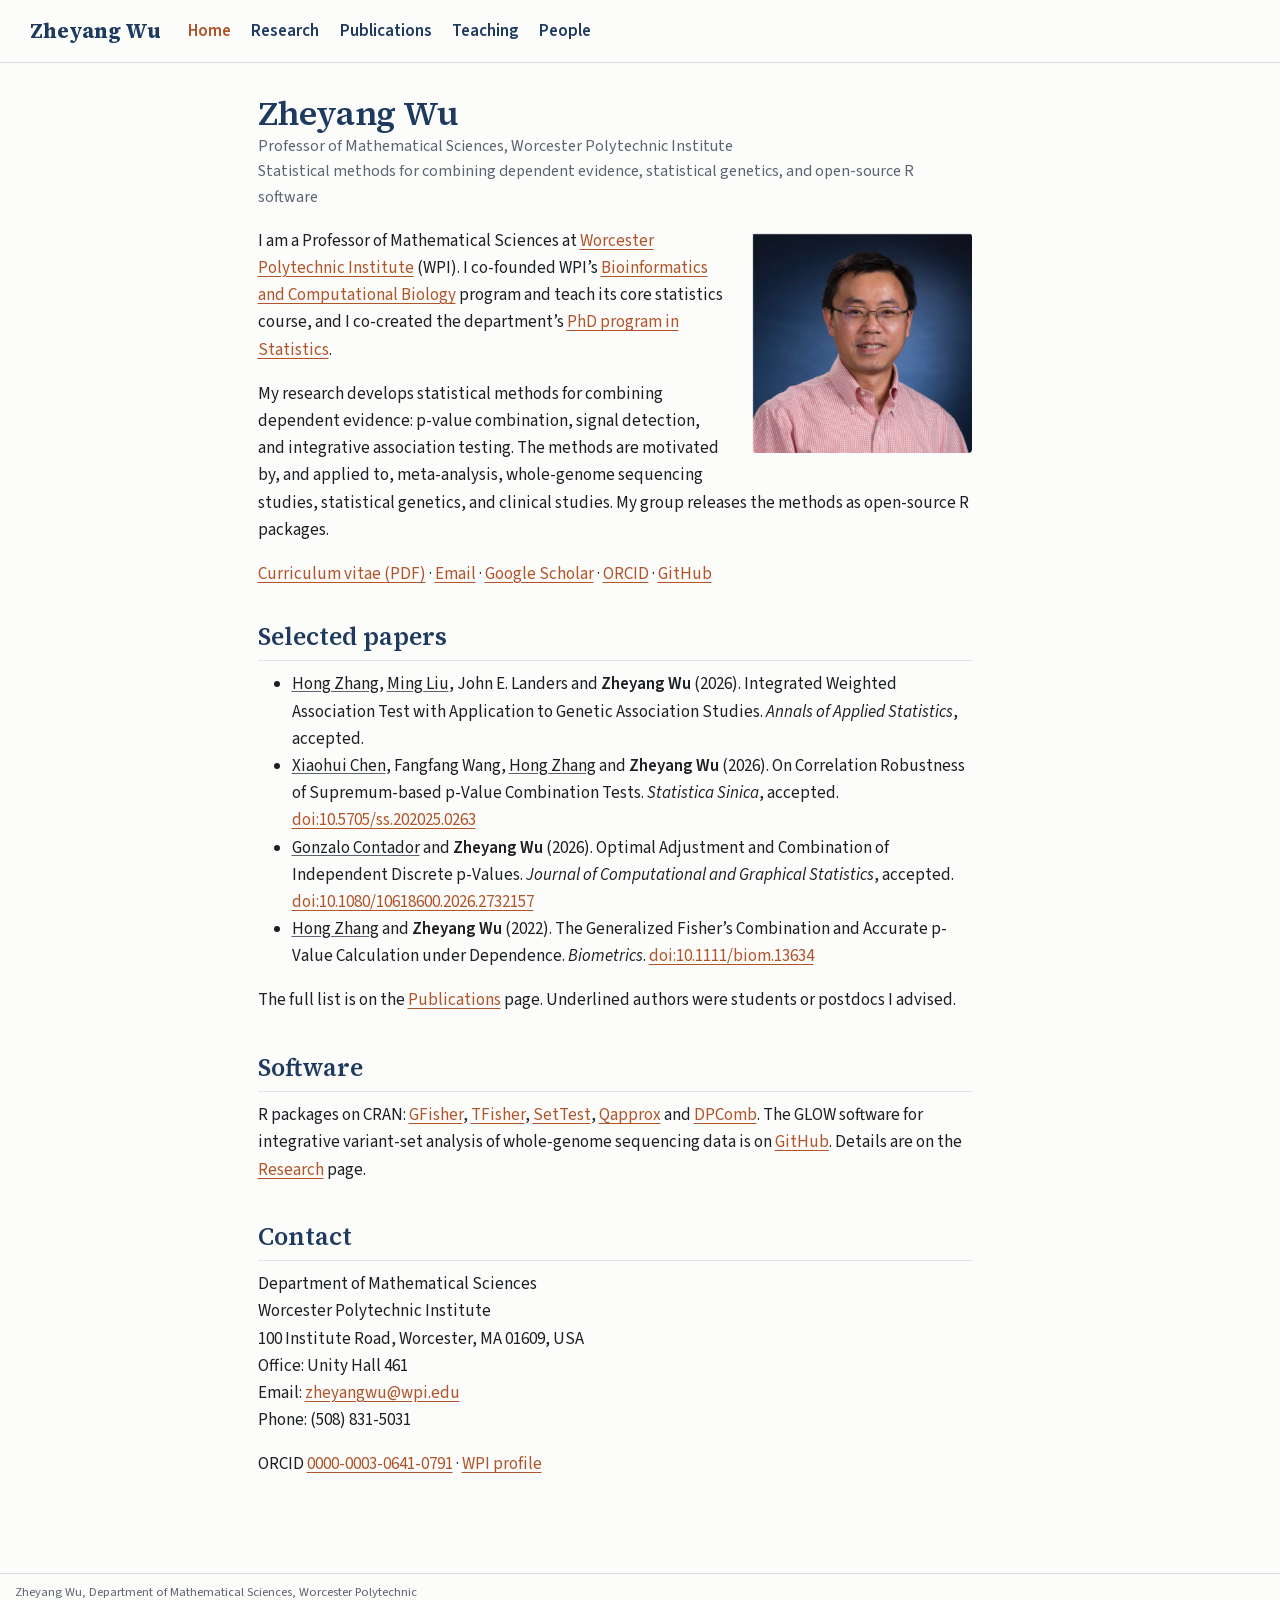
==== commit 0cda2605: "Publish 2026-09-15 21:50 from source 0962697" ====
--- a/index.html
+++ b/index.html
@@ -582,8 +582,8 @@
       &nbsp;
     </div>
     <div class="nav-footer-right">
-<p>Built with Quarto</p>
-</div>
+      &nbsp;
+    </div>
   </div>
 </footer>
 <script>document.querySelectorAll('button.navbar-toggler[role="menu"]').forEach(function (b) { b.removeAttribute('role'); });</script>
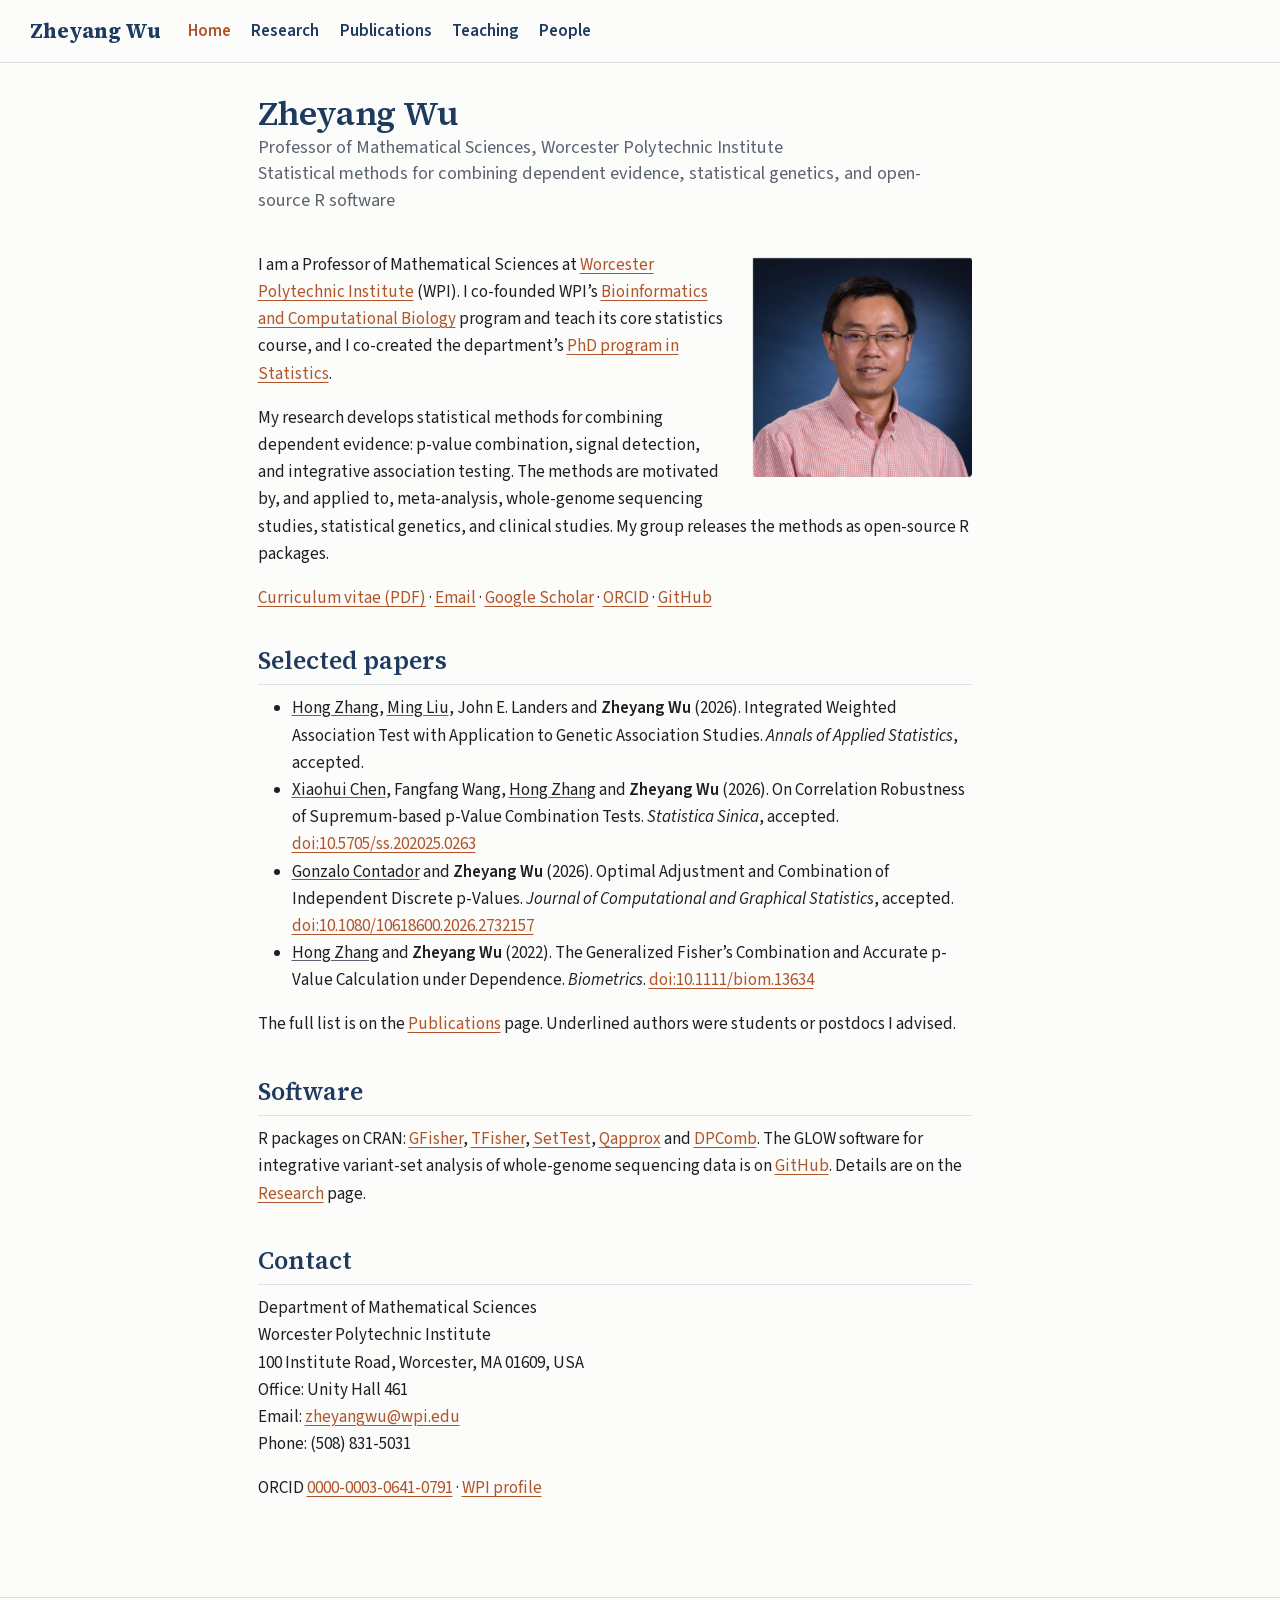
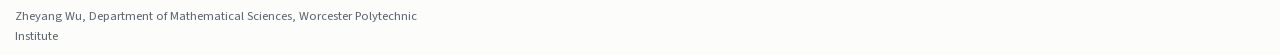
==== commit 1d0e0c8d: "Publish 2026-09-15 21:55 from source f3ee6d8" ====
--- a/index.html
+++ b/index.html
@@ -43,7 +43,7 @@
 <link href="site_libs/quarto-html/quarto-syntax-highlighting-64a204ab8560d761af7679ceaba22944.css" rel="stylesheet" id="quarto-text-highlighting-styles">
 <script src="site_libs/bootstrap/bootstrap.min.js"></script>
 <link href="site_libs/bootstrap/bootstrap-icons.css" rel="stylesheet">
-<link href="site_libs/bootstrap/bootstrap-f04406aa7b650c23fd888a18e5195ace.min.css" rel="stylesheet" append-hash="true" id="quarto-bootstrap" data-mode="light">
+<link href="site_libs/bootstrap/bootstrap-c1412c738f1be968ed386666db048fd6.min.css" rel="stylesheet" append-hash="true" id="quarto-bootstrap" data-mode="light">
 <script id="quarto-search-options" type="application/json">{
   "language": {
     "search-no-results-text": "No results",
